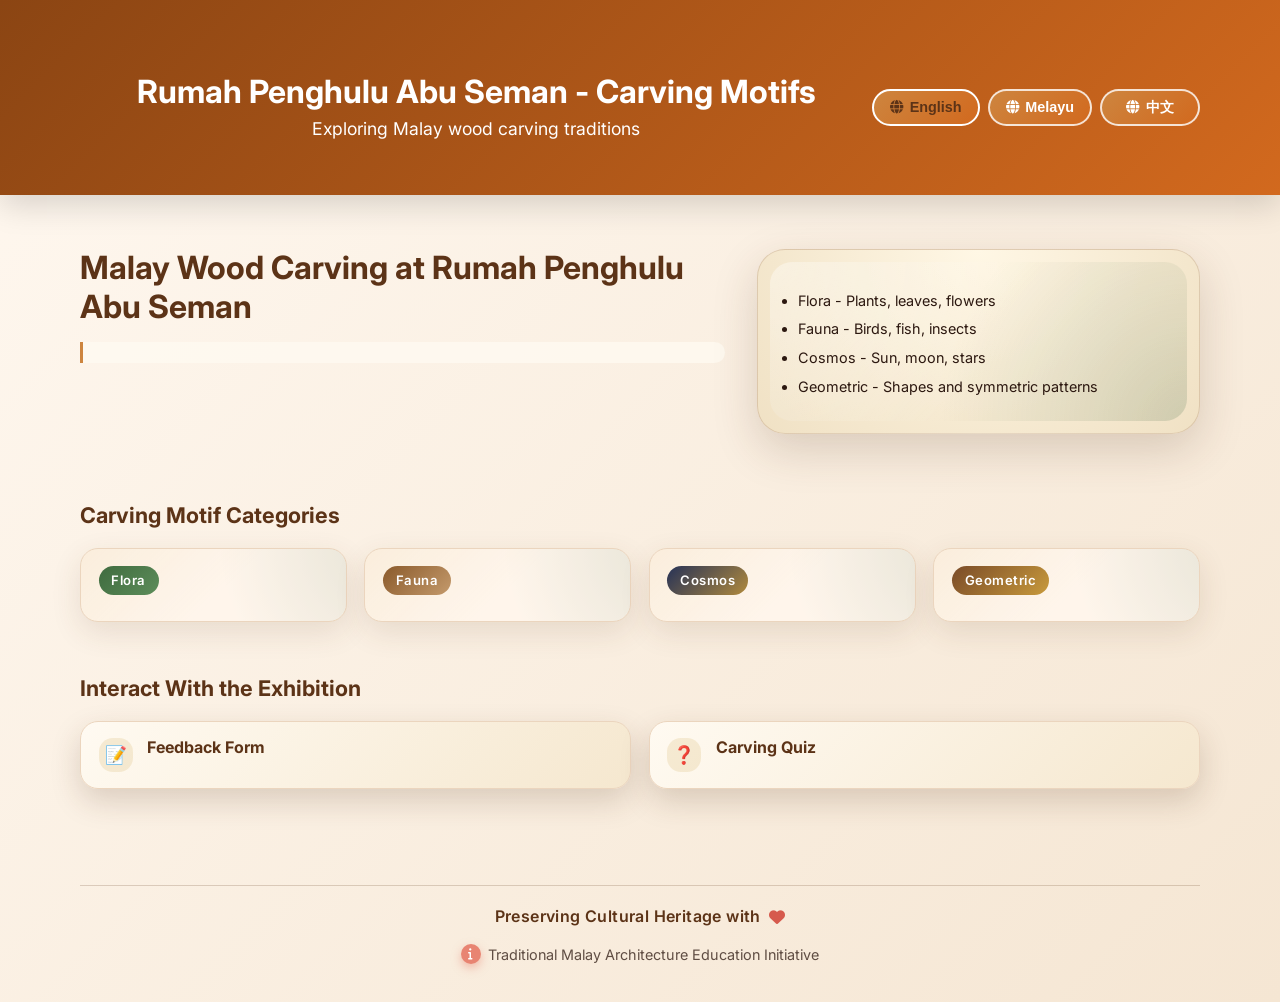
==== index.html @ dde7b165 "prepare for deployment" ====
<!DOCTYPE html>
<html lang="en">
  <head>
    <meta charset="UTF-8" />
    <meta name="viewport" content="width=device-width, initial-scale=1.0" />
    <title>Rumah Penghulu Abu Seman - Carving Motifs</title>
    <link rel="stylesheet" href="styles.css" />
    <link
      rel="stylesheet"
      href="https://cdnjs.cloudflare.com/ajax/libs/font-awesome/6.5.2/css/all.min.css"
    />
  </head>
  <body>
    <header class="site-header">
      <div class="container header-content">
        <div class="logo-group">
          <div class="logo-text">
            <div class="logo-title" data-i18n="siteTitle">
              Rumah Penghulu Abu Seman - Carving Motifs
            </div>
            <div class="logo-subtitle" data-i18n="siteSubtitle">
               Exploring Malay wood carving traditions
            </div>
          </div>
        </div>

        <div class="lang-picker">
          <button class="lang-btn active" data-lang="en"><i class="fas fa-globe"></i> English</button>
          <button class="lang-btn" data-lang="ms"><i class="fas fa-globe"></i> Melayu</button>
          <button class="lang-btn" data-lang="zh"><i class="fas fa-globe"></i> 中文</button>
        </div>
      </div>
    </header>

    <main>
      <section class="hero">
        <div class="container hero-grid">
          <div class="hero-text">
            <h1 data-i18n="heroTitle">
              Malay Wood Carving at Rumah Penghulu Abu Seman
            </h1>
              <p class="lead" data-i18n="heroLead1"></p>
              <p class="lead" data-i18n="heroLead2"></p>
              <p class="lead" data-i18n="heroLead3"></p>
              <p class="note" data-i18n="heroNote"></p>
          </div>
          <div class="hero-card">
            <div class="hero-card-inner">
              <p class="hero-card-title" data-i18n="heroCardTitle"></p>
              <ul>
                <li data-i18n="heroCardItem1">Flora - Plants, leaves, flowers</li>
                <li data-i18n="heroCardItem2">Fauna - Birds, fish, insects</li>
                <li data-i18n="heroCardItem3">Cosmos - Sun, moon, stars</li>
                <li data-i18n="heroCardItem4">Geometric - Shapes and symmetric patterns</li>
              </ul>
              <p class="hero-card-footer" data-i18n="heroCardFooter"></p>
            </div>
          </div>
        </div>
      </section>

      <section class="motif-section">
        <div class="container">
          <h2 data-i18n="motifSectionTitle">Carving Motif Categories</h2>
          <p class="section-intro" data-i18n="motifSectionIntro"></p>

          <div class="card-grid">
            <a href="motif-flora.html" class="motif-card flora">
              <div class="motif-label" data-i18n="motifFloraTitle">Flora</div>
              <p data-i18n="motifFloraDesc"></p>
            </a>

            <a href="motif-fauna.html" class="motif-card fauna">
              <div class="motif-label" data-i18n="motifFaunaTitle">Fauna</div>
              <p data-i18n="motifFaunaDesc"></p>
            </a>

            <a href="motif-cosmos.html" class="motif-card cosmos">
              <div class="motif-label" data-i18n="motifCosmosTitle">Cosmos</div>
              <p data-i18n="motifCosmosDesc"></p>
            </a>

            <a href="motif-geometric.html" class="motif-card geometric">
              <div class="motif-label" data-i18n="motifGeometricTitle">Geometric</div>
              <p data-i18n="motifGeometricDesc"></p>
            </a>

          </div>
        </div>
      </section>

      <section class="interaction-section">
        <div class="container">
          <h2 data-i18n="interactionTitle">Interact With the Exhibition</h2>
          <p class="section-intro" data-i18n="interactionIntro"></p>

          <div class="card-grid two-column">
            <a
            href="https://docs.google.com/forms/d/16utQ6j-jOOymM-u_OnStW7v8WxXpVo8dsPJca0ePiyQ/viewform?usp=sf_link"
            class="action-card feedback"
            target="_blank"
            rel="noopener noreferrer"
            >
              <div class="action-icon">📝</div>
              <div>
                <h3 data-i18n="feedbackTitle">Feedback Form</h3>
                <p data-i18n="feedbackDesc"></p>
              </div>
            </a>

            <a 
            href="quiz.html"
            class="action-card quiz"
            >
              <div class="action-icon">❓</div>
              <div>
                <h3 id="quiz-card" data-i18n="quizTitle">Carving Quiz</h3>
                <p data-i18n="quizDesc"></p>
              </div>
            </a>
          </div>
          <br><br>
          <div class="admin-intro" data-i18n="adminIntro">
            <a href="/export/submissions" id="export-submissions-btn" class="btn btn-warning hidden" target="_blank" data-i18n="exportSubmissions">
                <i class="fas fa-download"></i> Export Submissions Data
            </a>
            
            <a href="/export/stats" id="export-stats-btn" class="btn btn-warning hidden" target="_blank" data-i18n="exportStats">
                <i class="fas fa-download"></i> Export Quiz Stats
            </a>
        </div>
        </div>
      </section>
    </main>

    <footer class="site-footer">
      <div class="container footer-content">
        <div class="footer-line">
          <span data-i18n="footerTextLead">Preserving Cultural Heritage with</span>
            <i class="fas fa-heart footer-heart"></i>
        </div>
        <p class="footer-subtext">
          <span class="footer-info-icon"><i class="fas fa-info"></i></span>
          <span data-i18n="footerSubtext">Traditional Malay Architecture Education Initiative</span>
        </p>
      </div>
    </footer>

    <script src="script.js"></script>
    <script src="quiz.js"></script>
  </body>
</html>
---- styles.css ----
@import url('https://fonts.googleapis.com/css2?family=Inter:wght@400;500;600;700&display=swap');

/* Heritage-inspired color palette */
:root {
  /* Core Colors */
  --primary-color: #8b4513;
  --secondary-color: #d2691e;
  --accent-color: #cd853f;
  --dark-brown: #5c3317;
  --light-bg: #fff8f0;
  --text-dark: #2c1810;
  --text-light: #6b5244;

  /* Aliases */
  --bg-body: var(--light-bg);
  --bg-card: #fff6ec;
  --bg-hero: #f8e9d5;
  --primary: var(--primary-color);
  --primary-dark: var(--dark-brown);
  --accent-gold: var(--accent-color);
  --accent-green: #3f6b3f;

  /* UI Elements */
  --text-main: var(--text-dark);
  --text-muted: var(--text-light);
  --border-soft: #ebd5be;
  --shadow-soft: 0 16px 45px rgba(76, 46, 24, 0.18);
  --radius-lg: 18px;
  --radius-md: 12px;
  --radius-pill: 999px;
}

*,*::before,*::after {
  box-sizing: border-box;
}

body {
  margin: 0;
  font-family: 'Inter', system-ui, -apple-system, BlinkMacSystemFont, 'Segoe UI',
    sans-serif;
  background: linear-gradient(135deg, #fff8f0 0%, #f5e6d3 100%);
  color: var(--text-main);
  line-height: 1.6;
  min-height: 100vh;
}

a {
  color: inherit;
  text-decoration: none;
}

img {
  max-width: 100%;
  height: auto;
  display: block;
}

.container {
  width: min(1120px, 100% - 3rem);
  margin: 0 auto;
}

/* --- Typography & Layout --- */
h1, h2, h3 {
    margin-top: 0;
    line-height: 1.2;
}

h2 {
  margin: 0 0 0.8rem;
  font-size: 1.35rem;
  color: var(--primary-dark);
}

.section-intro {
  margin: 0 0 1.2rem;
  font-size: 0.95rem;
  color: var(--text-muted);
}

section {
  padding: 1.7rem 0;
}

/* --- Header & Navigation --- */
.site-header {
  text-align: center;
  padding: 60px 0 40px;
  background: linear-gradient(135deg, var(--primary-color) 0%, var(--secondary-color) 100%);
  color: white;
  box-shadow: 0 10px 30px rgba(0, 0, 0, 0.15);
  position: relative;
  overflow: hidden;
}

.header-content {
  display: flex;
  align-items: center;
  justify-content: space-between;
  padding: 0.8rem 0;
}

.logo-group {
  text-align: center;
  width: 100%;
}

.logo-title {
  font-size: 2rem;          
  font-weight: 700;         
  margin-bottom: 5px;
  line-height: 1.2;
  color: white;
}

.logo-subtitle {
  font-size: 1.1rem;        
  font-weight: 400;
  margin-top: 2px;
  line-height: 1.4;
  color: white;
}

.lang-picker {
  display: flex;
  gap: 0.5rem;         
  justify-content: center; 
  margin: 1rem 0;      
}

.lang-btn {
  display: flex;
  align-items: center;
  justify-content: center;
  gap: 0.35rem;
  padding: 0.45rem 1rem;
  min-width: 100px;
  border-radius: var(--radius-pill);
  border: 2px solid rgba(255, 255, 255, 0.8); 
  background: linear-gradient(135deg, var(--accent-gold), var(--secondary-color));
  color: white;
  font-weight: 600;
  font-size: 0.9rem;
  cursor: pointer;
  transition: all 0.25s ease;
}

.lang-btn:hover {
  background: linear-gradient(135deg, var(--secondary-color), var(--accent-gold));
  color: var(--primary-dark);
  border-color: #fff;
}

.lang-btn.active {
  background-color: #fff; 
  color: var(--primary-dark);
  border-color: #fff;
}

.lang-btn i {
  font-size: 0.85rem;
} 

.logo-mark {
  width: 54px;
  height: 54px;
  border-radius: 50%;
  background: radial-gradient(circle at 30% 20%, #ffe9c9, #c4874a 65%, #8b4513);
  box-shadow: inset 4px 6px 12px rgba(255, 255, 255, 0.6),
    inset -6px -10px 18px rgba(88, 46, 20, 0.55),
    0 14px 30px rgba(68, 34, 14, 0.35);
  display: flex;
  align-items: center;
  justify-content: center;
  font-weight: 700;
  letter-spacing: 1px;
  font-size: 1rem;
  color: #fffaf2;
} 

.logo-text {
  flex: 1;
}

.lang-btn.active i {
  color: var(--primary-dark);   
} 

/* Hero section */
.hero {
  position: relative;
  padding: 3.4rem 0 2.6rem;
}

.hero-grid {
  display: grid;
  grid-template-columns: minmax(0, 1.6fr) minmax(0, 1.1fr);
  gap: 2rem;
  align-items: stretch;
}
 
.hero::before {
  display: none;
} 

.hero-text h1 {
  font-size: clamp(1.8rem, 2.5vw, 2.3rem);
  line-height: 1.2;
  margin: 0 0 1rem;
  color: var(--primary-dark);
}

.lead {
  margin: 0.35rem 0;
  font-size: 0.95rem;
}

.note {
  margin-top: 0.9rem;
  padding: 0.65rem 0.9rem;
  border-left: 3px solid var(--accent-gold);
  background: rgba(255, 250, 242, 0.8);
  border-radius: 0 var(--radius-md) var(--radius-md) 0;
  font-size: 0.9rem;
  color: var(--text-muted);
}

.hero-card {
  align-self: stretch;
}

.hero-card-inner {
  height: 100%;
  background: radial-gradient(circle at top, #fff7e5, #f0e1c4);
  border-radius: 28px;
  border: 1px solid rgba(122, 75, 40, 0.18);
  box-shadow: var(--shadow-soft);
  padding: 1.4rem 1.4rem 1.2rem;
  position: relative;
  overflow: hidden;
}

.hero-card-inner::before {
  content: '';
  position: absolute;
  inset: 12px;
  border-radius: 22px;
  pointer-events: none;
  background-image: radial-gradient(
      circle at 0 0,
      rgba(255, 255, 255, 0.45),
      transparent 55%
    ),
    radial-gradient(
      circle at 100% 100%,
      rgba(47, 93, 58, 0.2),
      transparent 55%
    );
  opacity: 0.85;
} 

.hero-card-title {
  position: relative;
  font-weight: 600;
  font-size: 1rem;
  color: var(--primary-dark);
  margin-bottom: 0.9rem;
}

.hero-card ul {
  position: relative;
  padding-left: 1.1rem;
  margin: 0 0 1rem;
  font-size: 0.9rem;
}

.hero-card li {
  margin-bottom: 0.35rem;
}

.hero-card-footer {
  position: relative;
  font-size: 0.85rem;
  color: var(--text-muted);
}

/* --- Motif Cards & Action Cards --- */
.card-grid {
  display: grid;
  grid-template-columns: repeat(auto-fit, minmax(210px, 1fr));
  gap: 1.1rem;
}

.card-grid.two-column {
  grid-template-columns: repeat(auto-fit, minmax(260px, 1fr));
}

.motif-card {
  position: relative;
  background: var(--bg-card);
  border-radius: var(--radius-lg);
  padding: 1.1rem 1.1rem 1rem;
  border: 1px solid var(--border-soft);
  box-shadow: 0 10px 30px rgba(88, 59, 34, 0.12);
  cursor: pointer;
  overflow: hidden;
  transition: transform 0.18s ease, box-shadow 0.18s ease, border-color 0.18s ease;
}

.motif-card:hover {
  transform: translateY(-4px);
  box-shadow: 0 18px 40px rgba(71, 44, 25, 0.3);
  border-color: rgba(122, 75, 40, 0.45);
}

.motif-card::before {
  content: '';
  position: absolute;
  inset: 0;
  background-image: linear-gradient(
      135deg,
      rgba(200, 154, 60, 0.12),
      transparent 55%
    ),
    radial-gradient(
      circle at 120% -10%,
      rgba(47, 93, 58, 0.18),
      transparent 55%
    );
  opacity: 0.7;
  pointer-events: none;
}

.motif-card .motif-label {
  position: relative;
  display: inline-flex;
  align-items: center;
  justify-content: center;
  padding: 0.25rem 0.8rem;
  border-radius: var(--radius-pill);
  font-size: 0.82rem;
  font-weight: 600;
  letter-spacing: 0.5px;
  color: #fff;
}

.motif-card p {
  position: relative;
  margin: 0.6rem 0 0;
  font-size: 0.9rem;
}

/* Motif Card Colors */
.motif-card.flora .motif-label { background: linear-gradient(135deg, var(--accent-green), #5d8d5a);}
.motif-card.fauna .motif-label { background: linear-gradient(135deg, #8a5a2b, #c49a6c);}
.motif-card.cosmos .motif-label { background: linear-gradient(135deg, #263257, #b18a3d);}
.motif-card.geometric .motif-label { background: linear-gradient(135deg, #7a4b28, #c89a3c);}

/* Interaction Cards */
.action-card {
  display: flex;
  gap: 0.9rem;
  align-items: flex-start;
  padding: 1rem 1.1rem;
  border-radius: var(--radius-lg);
  border: 1px solid var(--border-soft);
  background: linear-gradient( 135deg, rgba(255, 250, 242, 0.98), rgba(245, 231, 207, 0.98));
  box-shadow: 0 12px 30px rgba(75, 44, 23, 0.18);
  cursor: pointer;
  transition: transform 0.18s ease, box-shadow 0.18s ease, border-color 0.18s ease;
}

.action-card:hover {
  transform: translateY(-3px);
  box-shadow: 0 16px 40px rgba(75, 44, 23, 0.28);
  border-color: rgba(122, 75, 40, 0.5);
}

.action-icon {
  width: 34px;
  height: 34px;
  border-radius: 14px;
  display: flex;
  align-items: center;
  justify-content: center;
  background: rgba(200, 154, 60, 0.16);
  font-size: 1.1rem;
}

.action-card h3 {
  margin: 0 0 0.3rem;
  font-size: 1rem;
  color: var(--primary-dark);
}

.action-card p {
  margin: 0;
  font-size: 0.9rem;
  color: var(--text-muted);
}

/* Detail Pages */
.detail-hero {
  padding: 2.1rem 0 1.4rem;
}

.detail-layout {
  display: grid;
  grid-template-columns: minmax(0, 1.4fr) minmax(0, 1.2fr);
  gap: 1.8rem;
  align-items: flex-start;
}

.breadcrumb {
  font-size: 0.8rem;
  color: var(--text-muted);
  margin-bottom: 0.8rem;
}

.breadcrumb a {
  text-decoration: underline;
  text-underline-offset: 2px;
}

.detail-title {
  font-size: 1.6rem;
  margin: 0 0 0.3rem;
  color: var(--primary-dark);
}

.detail-tagline {
  margin: 0 0 0.8rem;
  font-size: 0.95rem;
  color: var(--text-muted);
}

.detail-text p {
  margin: 0.4rem 0;
  font-size: 0.95rem;
}

.detail-box {
  background: var(--bg-card);
  border-radius: 24px;
  padding: 1.1rem 1.1rem 1rem;
  border: 1px solid var(--border-soft);
  box-shadow: var(--shadow-soft);
}

.badge {
  display: inline-flex;
  align-items: center;
  gap: 0.4rem;
  padding: 0.18rem 0.7rem;
  margin-bottom: 0.4rem;
  border-radius: var(--radius-pill);
  font-size: 0.78rem;
  color: #fff;
}

.badge span {
  font-size: 0.85rem;
}

/* Shared Badge Colors */
.badge-flora { background: linear-gradient(135deg, var(--accent-green), #86aa6c); }
.badge-fauna { background: linear-gradient(135deg, #8a5a2b, #d0a472); }
.badge-cosmos { background: linear-gradient(135deg, #263257, #c49e4a); }
.badge-geometric { background: linear-gradient(135deg, #7a4b28, #c89a3c); }

/* Model Viewer Container Styling */
model-viewer {
  width: 100%;
  height: 400px;
  display: block;
  border: none;
  border-radius: 16px;
}

.model-viewer-container,
.model-placeholder {
  border-radius: 22px;
  padding: 1.2rem 1rem;
  background: var(--bg-card);
  border: 1px solid var(--border-soft);
  box-shadow: 0 10px 30px rgba(88, 59, 34, 0.12);
}

.back-link {
  display: inline-flex;
  align-items: center;
  gap: 0.3rem;
  font-size: 0.85rem;
  color: var(--primary-dark);
  text-decoration: none;
  text-underline-offset: 2px;
  margin-top: 0.6rem;
}

.back-link span {
  text-decoration: underline;
}


/* Section shared styles */
section {
  padding: 1.7rem 0;
}

h2 {
  margin: 0 0 0.8rem;
  font-size: 1.35rem;
  color: var(--primary-dark);
}

.section-intro {
  margin: 0 0 1.2rem;
  font-size: 0.95rem;
  color: var(--text-muted);
}


/* Quiz */
.quiz-container {
  max-width: 700px;
  margin: 0 auto;
}

.quiz-header {
  text-align: center;
  margin-bottom: 2rem;
}

.quiz-header h1 {
  font-size: 1.8rem;
  margin-bottom: 0.5rem;
}

.quiz-header p {
  color: var(--text-muted);
  font-size: 0.95rem;
}

.question-block {
  background: var(--bg-card);
  border-radius: var(--radius-lg);
  padding: 1.5rem;
  margin-bottom: 1.5rem;
  border: 1px solid var(--border-soft);
  box-shadow: 0 8px 25px rgba(88, 59, 34, 0.1);
}

.question-number {
  display: inline-block;
  background: linear-gradient(135deg, var(--primary), var(--accent-gold));
  color: #fff;
  padding: 0.2rem 0.7rem;
  border-radius: var(--radius-pill);
  font-size: 0.8rem;
  font-weight: 600;
  margin-bottom: 0.8rem;
}

.question-text {
  font-size: 1.05rem;
  font-weight: 600;
  color: var(--primary-dark);
  margin-bottom: 1rem;
  line-height: 1.4;
}

/* User ID input */
.user-id-wrapper {
  margin-bottom: 1.5rem;
  padding: 1rem 1.2rem;
  border-radius: var(--radius-lg);
  border: 1px dashed rgba(122, 75, 40, 0.35);
  background: rgba(255, 250, 242, 0.7);
}

.user-id-wrapper label {
  display: block;
  font-weight: 600;
  color: var(--primary-dark);
  margin-bottom: 0.4rem;
}

.user-id-wrapper input {
  width: 100%;
  padding: 0.7rem 0.9rem;
  border-radius: var(--radius-md);
  border: 1px solid var(--border-soft);
  font-size: 0.95rem;
}

.user-id-wrapper small {
  display: block;
  margin-top: 0.4rem;
  color: var(--text-muted);
  font-size: 0.85rem;
}

.options-list {
  list-style: none;
  padding: 0;
  margin: 0;
}

.option-item {
  margin-bottom: 0.7rem;
}

.option-label {
  display: flex;
  align-items: flex-start;
  gap: 0.7rem;
  padding: 0.9rem;
  border-radius: var(--radius-md);
  border: 2px solid var(--border-soft);
  background: rgba(255, 250, 242, 0.6);
  cursor: pointer;
  transition: all 0.2s ease;
}

.option-label:hover {
  background: rgba(240, 225, 196, 0.8);
  border-color: rgba(122, 75, 40, 0.4);
}

.option-label input[type='radio'] {
  margin-top: 0.2rem;
  cursor: pointer;
  accent-color: var(--primary);
}

.option-label input[type='radio']:checked + .option-text {
  color: var(--primary-dark);
  font-weight: 500;
}

.option-label:has(input[type='radio']:checked) {
  border-color: var(--primary);
  background: rgba(122, 75, 40, 0.08);
}

.option-text {
  flex: 1;
  font-size: 0.95rem;
  line-height: 1.5;
}

.quiz-actions {
  display: flex;
  gap: 1rem;
  justify-content: center;
  margin-top: 2rem;
  margin-bottom: 2rem;
  text-align: center;
  align-items: center;
  flex-wrap: wrap;
}

.btn {
  padding: 0.9rem 2rem;
  border-radius: var(--radius-md);
  border: none;
  font-size: 1rem;
  font-weight: 600;
  cursor: pointer;
  transition: all 0.2s ease;
}

.btn-warning:hover {
  background: linear-gradient(135deg, #e67e22, #d35400);
  transform: translateY(-2px);
  box-shadow: 0 6px 20px rgba(243, 156, 18, 0.4);
}

.btn-primary {
  background: linear-gradient(135deg, var(--primary), var(--accent-gold));
  color: #fff;
  box-shadow: 0 4px 15px rgba(122, 75, 40, 0.3);
}

.btn-primary:hover:not(:disabled) {
  transform: translateY(-2px);
  box-shadow: 0 6px 20px rgba(122, 75, 40, 0.4);
}

.btn-primary:disabled {
  opacity: 0.5;
  cursor: not-allowed;
}

.btn-secondary {
  background: var(--bg-card);
  color: var(--primary-dark);
  border: 2px solid var(--border-soft);

}

.btn-secondary:hover {
  background: rgba(240, 225, 196, 0.6);
  border-color: var(--primary);
}

.results-container {
  background: linear-gradient(135deg, rgba(255, 250, 242, 0.98), rgba(245, 231, 207, 0.98));
  border-radius: var(--radius-lg);
  padding: 2rem;
  margin: 2rem 0;
  border: 1px solid var(--border-soft);
  box-shadow: var(--shadow-soft);
  text-align: center;
}

.score-display {
  font-size: 3rem;
  font-weight: 700;
  background: linear-gradient(135deg, var(--primary), var(--accent-gold));
  -webkit-background-clip: text;
  -webkit-text-fill-color: transparent;
  background-clip: text;
  margin: 1rem 0;
}

.results-message {
  font-size: 1.1rem;
  color: var(--text-muted);
  margin-bottom: 1.5rem;
}

.results-details {
  text-align: left;
  background: rgba(255, 250, 242, 0.6);
  padding: 1.2rem;
  border-radius: var(--radius-md);
  margin-top: 1.5rem;
}

.results-details h3 {
  font-size: 1rem;
  margin-bottom: 0.8rem;
  color: var(--primary-dark);
}

.result-item {
  display: flex;
  justify-content: space-between;
  padding: 0.5rem 0;
  border-bottom: 1px solid rgba(122, 75, 40, 0.1);
}

.result-item:last-child {
  border-bottom: none;
}

.result-label {
  color: var(--text-muted);
}

.result-value {
  font-weight: 600;
  color: var(--primary-dark);
}

.correct {
  color: #2f5d3a;
}

.incorrect {
  color: #8a3a2b;
}

/* Admin Panel */
.admin-panel {
  position: fixed;
  bottom: 20px;
  right: 20px;
  z-index: 100;
}

.admin-btn {
  background: rgba(122, 75, 40, 0.9);
  color: #fff;
  padding: 0.6rem 1rem;
  border-radius: var(--radius-md);
  border: none;
  font-size: 0.85rem;
  cursor: pointer;
  box-shadow: 0 4px 15px rgba(0, 0, 0, 0.3);
  transition: all 0.2s ease;
  display: none;
}

.admin-btn:hover {
  background: rgba(122, 75, 40, 1);
  transform: translateY(-2px);
}

.admin-btn.visible {
  display: block;
}

.hidden {
  display: none !important;
}

/* Footer */
.site-footer {
  padding: 1.1rem 0 1.4rem;
}

.footer-content {
  border-top: 1px solid rgba(92, 51, 23, 0.2);
  padding-top: 1.1rem;
  text-align: center;
  display: flex;
  flex-direction: column;
  align-items: center;
}

.footer-subtext {
  margin-top: 0.5rem;
  font-size: 0.9rem;
  color: rgba(44, 24, 16, 0.75);
  display: inline-flex;
  align-items: center;
  gap: 0.45rem;
}

 .footer-line {
  display: inline-flex;
  align-items: center;
  gap: 0.5rem;
  font-weight: 600;
  letter-spacing: 0.4px;
  color: var(--primary-dark);
  margin-bottom: 5px;
}

.footer-heart {
  color: #d65a4d;
  animation: pulse 2s infinite;
}

.footer-info-icon {
  width: 20px;
  height: 20px;
  border-radius: 50%;
  background: #e88472;
  color: #fff;
  display: inline-flex;
  align-items: center;
  justify-content: center;
  font-size: 0.75rem;
  box-shadow: 0 4px 10px rgba(233, 132, 114, 0.5);
} 

@keyframes pulse {
  0% {
    transform: scale(1);
    opacity: 0.8;
  }
  50% {
    transform: scale(1.2);
    opacity: 1;
  }
  100% {
    transform: scale(1);
    opacity: 0.8;
  }
}

/* Responsive */
@media (max-width: 840px) {
  .hero-grid,
  .detail-layout {
    grid-template-columns: minmax(0, 1fr);
  }

  .hero-card-inner {
    margin-top: 0.2rem;
  }
}

@media (max-width: 640px) {
  .header-content {
    display: flex;
    justify-content: space-between;
    align-items: center;
  }

  .container {
    width: min(100% - 1.6rem, 720px);
  }

  .hero {
    padding-top: 1.4rem;
  }

  .hero-text h1 {
    font-size: 1.6rem;
  }

  
}

/* Responsive */
@media (max-width: 640px) {
  .quiz-container {
    padding: 0 0.5rem;
  }

  .question-block {
    padding: 1.2rem;
  }

  .quiz-actions {
    flex-direction: column;
  }

  .btn {
    width: 100%;
  }
}

@media (max-width: 480px) {
  .lang-picker {
    flex-wrap: wrap;
    gap: 0.4rem;
  }

  .lang-btn {
    padding: 0.4rem 0.8rem;
    min-width: 90px;
    font-size: 0.85rem;
  }

  .lang-btn i {
    font-size: 0.8rem;
  }
}
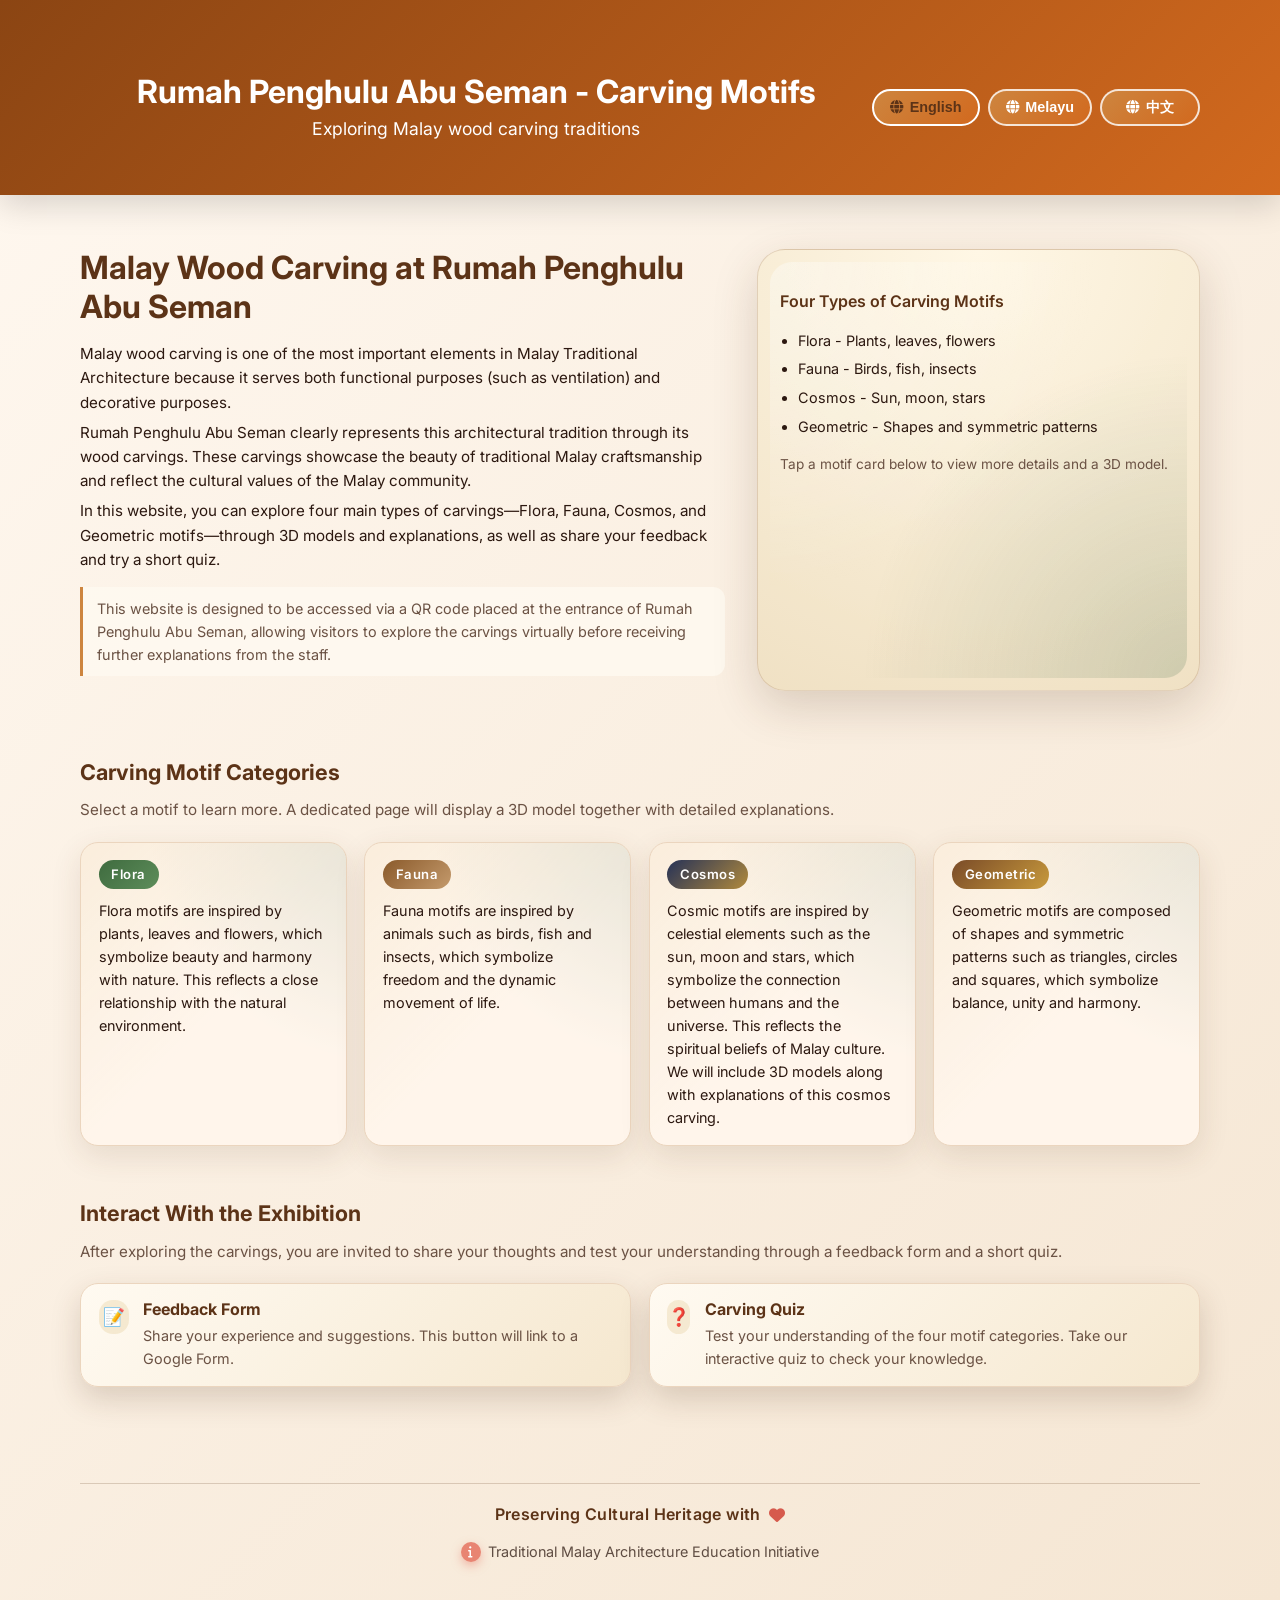
==== commit 287c205f: "update" ====
--- a/index.html
+++ b/index.html
@@ -120,7 +120,7 @@
             </a>
           </div>
           <br><br>
-          <div class="admin-intro" data-i18n="adminIntro">
+          <!-- <div class="admin-intro" data-i18n="adminIntro">
             <a href="/export/submissions" id="export-submissions-btn" class="btn btn-warning hidden" target="_blank" data-i18n="exportSubmissions">
                 <i class="fas fa-download"></i> Export Submissions Data
             </a>
@@ -128,7 +128,7 @@
             <a href="/export/stats" id="export-stats-btn" class="btn btn-warning hidden" target="_blank" data-i18n="exportStats">
                 <i class="fas fa-download"></i> Export Quiz Stats
             </a>
-        </div>
+        </div> -->
         </div>
       </section>
     </main>
